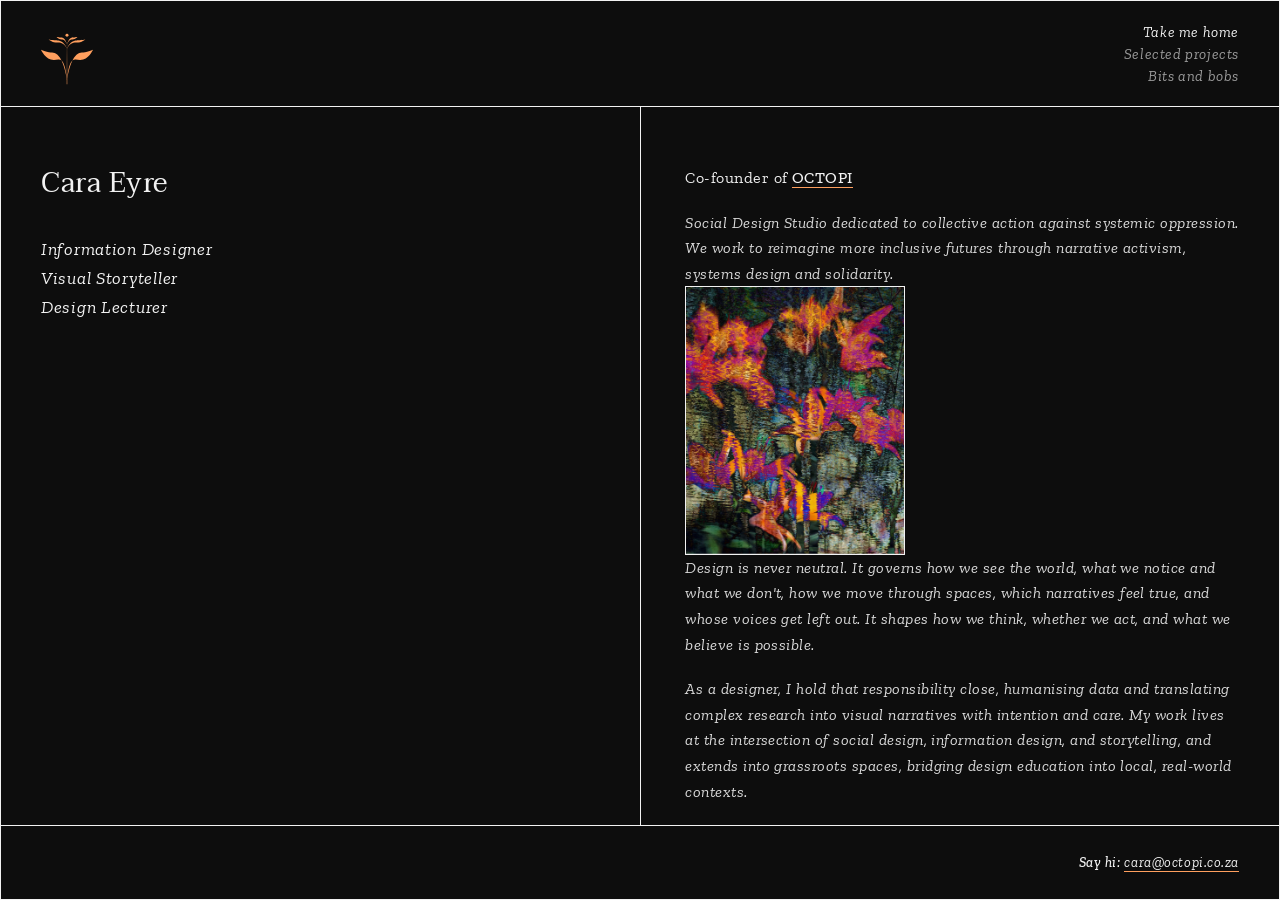
==== index.html @ 8d345599 "Initial commit: Cara Eyre portfolio site Three-page site (Home, Selected Projects, Bits and Bobs) bu" ====
<!DOCTYPE html>
<html lang="en">
<head>
<meta charset="UTF-8">
<meta name="viewport" content="width=device-width, initial-scale=1.0">
<title>Cara Eyre — Information Designer & Visual Storyteller</title>
<meta name="description" content="Cara Eyre — Information Designer, Visual Storyteller, Design Lecturer. Humanising data into visual narratives that inspire social change.">
<link rel="stylesheet" href="css/base.css">
<link rel="stylesheet" href="css/home.css">
<script src="js/viewport.js"></script>
</head>
<body>

<main class="home">
  <div class="home__frame">
    <div class="home__header">
      <a href="index.html" class="home__header-square" aria-label="Home"><svg viewBox="0 0 254.39 247.94" aria-hidden="true"><path d="M128.49,247.94h-2.58l1.02-194.61v-.26h.05c.14.56.22.87.22.87,0,0,.08-.31.22-.87h.04v.28l1.03,194.59Z"/><path d="M127.19,73.74s10.28-32.71,37.43-39.6c13.61-3.45,18.94.3,51.63-5.91,0,0-15.52,15.86-44.53,15.51-17.55-.21-30.57,5.62-44.53,30Z"/><path d="M127.19,73.74s-10.28-32.71-37.43-39.6c-13.61-3.45-18.94.3-51.63-5.91,0,0,15.52,15.86,44.53,15.51,17.55-.21,30.57,5.62,44.53,30Z"/><path d="M127.2,54.03c-.09-.23-.18-.45-.27-.68-8.02-20.35-15.55-25.24-25.66-25.06-16.89.3-25.93-13.31-25.93-13.31,19.03,5.33,22.14,2.1,30.07,5.07,14.04,5.25,20.45,28.16,21.67,33.15.14.62.12.83.12.83Z"/><path d="M127.2,54.03c.09-.23.18-.45.27-.68,8.02-20.35,15.55-25.24,25.66-25.06,16.89.3,25.93-13.31,25.93-13.31-19.03,5.33-22.14,2.1-30.07,5.07-14.04,5.25-20.45,28.16-21.67,33.15-.14.62-.12.83-.12.83Z"/><path d="M127.19,226.53s-14.69-106.16-53.46-128.5c-19.44-11.2-27.05.96-73.74-19.19,0,0,22.16,51.46,63.6,50.33,25.07-.68,51.51-24.36,63.6,97.36Z"/><path d="M127.19,226.53s14.69-106.16,53.46-128.5c19.44-11.2,27.05.96,73.74-19.19,0,0-22.16,51.46-63.6,50.33-25.07-.68-51.51-24.36-63.6,97.36Z"/><circle cx="127.19" cy="7.31" r="7.31"/></svg></a>
      <nav class="home__header-nav" aria-label="Primary">
        <a href="index.html" class="is-current">Take me home</a>
        <a href="projects.html">Selected projects</a>
        <a href="bits-and-bobs.html">Bits and bobs</a>
      </nav>
    </div>

    <div class="home__grid">
      <div class="home__col home__col--left">
        <h1 class="home__name">Cara Eyre</h1>
        <div class="home__titles">
          <p>Information Designer</p>
          <p>Visual Storyteller</p>
          <p>Design Lecturer</p>
        </div>
        <p class="home__tagline">Humanising data into visual narratives that inspire social change</p>
      </div>

      <div class="home__divider" aria-hidden="true"></div>

      <div class="home__col home__col--right">
        <div class="home__bio">
          <div class="home__bio-block">
            <p class="home__bio-lead">Co-founder of <a href="https://octopi.co.za/" target="_blank" rel="noopener">OCTOPI</a></p>
            <p>Social Design Studio dedicated to collective action against systemic oppression. We work to reimagine more inclusive futures through narrative activism, systems design and solidarity.</p>
          </div>
          <div class="home__bio-image">
            <img src="assets/images/Flower overlay.jpg" alt="Flower double-exposure overlay" loading="lazy">
          </div>
          <div class="home__bio-block">
            <p class="home__bio-emphasis">Design is never neutral. It governs how we see the world, what we notice and what we don't, how we move through spaces, which narratives feel true, and whose voices get left out. It shapes how we think, whether we act, and what we believe is possible.</p>
            <p>As a designer, I hold that responsibility close, humanising data and translating complex research into visual narratives with intention and care. My work lives at the intersection of social design, information design, and storytelling, and extends into grassroots spaces, bridging design education into local, real-world contexts.</p>
            <p>I'm committed to creating work that doesn't add to the noise but cuts through it, shifting narratives and inspiring collective social change.</p>
          </div>
          <p class="home__bio-location">Based in Cape Town &amp; Mexico City.</p>
        </div>
      </div>
    </div>

    <div class="home__footer">
      <p class="home__contact"><span class="home__contact-label">Say hi:</span><a href="mailto:cara@octopi.co.za">cara@octopi.co.za</a></p>
    </div>
  </div>
</main>

</body>
</html>
---- css/base.css ----
@import url('https://fonts.googleapis.com/css2?family=Taviraj:ital,wght@0,300;0,400;0,500;1,300;1,400&family=Zilla+Slab:ital,wght@0,300;0,400;0,500;1,300;1,400;1,500&display=swap');

:root {
  --color-bg: #0D0D0D;
  --color-orange: #FF9F5E;
  --color-outline-black: #222222;
  --color-outline-white: #F2F2F2;
  --color-grey: #9B9B9B;
  --color-text-dim: #DBDBDB;
  --font-display: 'Taviraj', serif;
  --font-body: 'Zilla Slab', serif;
}

* {
  box-sizing: border-box;
  -webkit-tap-highlight-color: transparent;
}

html, body {
  margin: 0;
  padding: 0;
  height: 100%;
  background: var(--color-bg);
  color: var(--color-outline-white);
  font-family: var(--font-body);
  -webkit-font-smoothing: antialiased;
  overflow-x: hidden;
}

a,
button,
[role="button"],
.clickable {
  color: inherit;
  text-decoration: none;
  border-bottom: 0.5px solid var(--color-orange);
  transition: color 0.2s ease;
  outline: none;
  -webkit-tap-highlight-color: transparent;
}

a:focus,
button:focus,
[role="button"]:focus,
.clickable:focus {
  outline: none;
}

a:hover,
a:focus-visible,
button:hover,
button:focus-visible,
[role="button"]:hover,
[role="button"]:focus-visible,
.clickable:hover,
.clickable:focus-visible {
  color: var(--color-orange);
}

img, video {
  max-width: 100%;
  display: block;
}

::selection {
  background: var(--color-orange);
  color: var(--color-bg);
}
---- css/home.css ----
.home {
  height: 100vh;
  height: calc(var(--vh, 1vh) * 100);
  display: flex;
  align-items: center;
  justify-content: center;
  padding: 0;
  overflow: hidden;
}

.home__frame {
  width: 100%;
  border: 0.5px solid var(--color-outline-white);
  display: flex;
  flex-direction: column;
  height: 100%;
  overflow: hidden;
}

/* header: square + nav live inside the box, flush to its edges, always visible */
.home__header {
  position: relative;
  min-height: 84px;
  border-bottom: 0.5px solid var(--color-outline-white);
  padding: 0 20px;
}

@media (min-width: 700px) {
  .home__header {
    min-height: 106px;
    padding: 0 40px;
  }
}

.home__header-square {
  position: absolute;
  left: 20px;
  top: 21px;
  width: 52px;
  height: 52px;
  color: var(--color-orange);
  display: block;
  border-bottom: 0;
}

.home__header-square svg {
  width: 100%;
  height: 100%;
  fill: currentColor;
  display: block;
}

.home__header-square:hover,
.home__header-square:focus-visible {
  border-bottom: 0;
}

@media (min-width: 700px) {
  .home__header-square {
    left: 40px;
    top: 32px;
  }
}

.home__header-nav {
  position: absolute;
  right: 20px;
  top: 50%;
  transform: translateY(-50%);
  display: flex;
  flex-direction: column;
  align-items: flex-end;
  gap: 3px;
}

@media (min-width: 700px) {
  .home__header-nav {
    right: 40px;
  }
}

.home__header-nav a {
  font-family: var(--font-body);
  font-style: italic;
  font-size: 15px;
  letter-spacing: 0.04em;
  color: var(--color-grey);
  border-bottom-color: transparent;
}

.home__header-nav a.is-current {
  color: var(--color-outline-white);
}

.home__header-nav a:hover,
.home__header-nav a:focus-visible {
  color: var(--color-grey);
  border-bottom-color: var(--color-orange);
}

.home__header-nav a.is-current:hover,
.home__header-nav a.is-current:focus-visible {
  color: var(--color-outline-white);
}

.home__grid {
  flex: 1;
  min-height: 0;
  display: flex;
  flex-direction: column;
  gap: 40px;
  padding: 32px 20px;
  overflow-y: auto;
}

@media (min-width: 700px) {
  .home__grid {
    padding: 40px 32px;
  }
}

@media (min-width: 900px) {
  .home__grid {
    display: grid;
    grid-template-columns: 1fr 0.5px 1fr;
    align-items: stretch;
    gap: 0;
    padding: 0 40px;
  }

  .home__divider {
    align-self: stretch;
    background: var(--color-outline-white);
    width: 0.5px;
  }
}

.home__col--left {
  display: flex;
  flex-direction: column;
}

@media (min-width: 900px) {
  .home__col--left {
    align-self: stretch;
    height: 100%;
    padding: 52px 0 18px;
  }
}

.home__name {
  font-family: var(--font-display);
  font-weight: 400;
  font-size: clamp(24px, 3vw, 28px);
  letter-spacing: 0.02em;
  margin: 0 0 28px;
}

.home__titles {
  font-style: italic;
  font-size: clamp(15px, 1.6vw, 18px);
  letter-spacing: 0.04em;
  color: var(--color-outline-white);
  line-height: 1.6;
}

.home__titles p {
  margin: 0;
}

.home__tagline {
  font-style: italic;
  font-size: clamp(14px, 1.4vw, 16px);
  letter-spacing: 0.04em;
  color: var(--color-grey);
  margin-top: 40px;
  margin-bottom: 0;
  max-width: 32em;
}

@media (min-width: 900px) {
  .home__tagline {
    margin-top: auto;
    padding-top: 40px;
  }
}

.home__col--right {
  padding-left: 0;
}

@media (min-width: 900px) {
  .home__col--right {
    padding: 52px 0 18px 45px;
    display: flex;
    flex-direction: column;
    height: 100%;
  }
}

.home__bio {
  font-style: italic;
  font-size: clamp(14px, 1.4vw, 16px);
  letter-spacing: 0.03em;
  line-height: 1.6;
  color: var(--color-text-dim);
}

@media (min-width: 900px) {
  .home__bio {
    display: flex;
    flex-direction: column;
    flex: 1;
    justify-content: space-between;
  }
}

.home__bio p {
  margin: 0 0 19px;
}

@media (min-width: 900px) {
  .home__bio-block:first-child {
    margin-top: 6px;
  }
}

.home__bio-block p:last-child {
  margin-bottom: 0;
}

.home__bio-image {
  margin: 24px 0;
}

.home__bio-image img {
  display: block;
  width: 100%;
  max-width: 220px;
  border: 0.5px solid var(--color-outline-white);
}

@media (min-width: 900px) {
  .home__bio-image {
    margin: 0;
  }
}

.home__bio-lead {
  font-style: normal;
  font-family: var(--font-body);
  color: var(--color-outline-white);
}

.home__bio-lead a {
  font-weight: 500;
}

.home__bio-location {
  color: var(--color-grey);
  margin-bottom: 0 !important;
}

.home__footer {
  border-top: 0.5px solid var(--color-outline-white);
  padding: 16px 20px;
  display: flex;
  justify-content: flex-end;
  font-size: 14px;
  letter-spacing: 0.04em;
}

@media (min-width: 700px) {
  .home__footer {
    padding: 14px 40px;
  }
}

.home__contact-label {
  font-family: var(--font-body);
  font-weight: 500;
  font-style: italic;
  margin-right: 4px;
}

.home__contact a {
  font-style: italic;
}
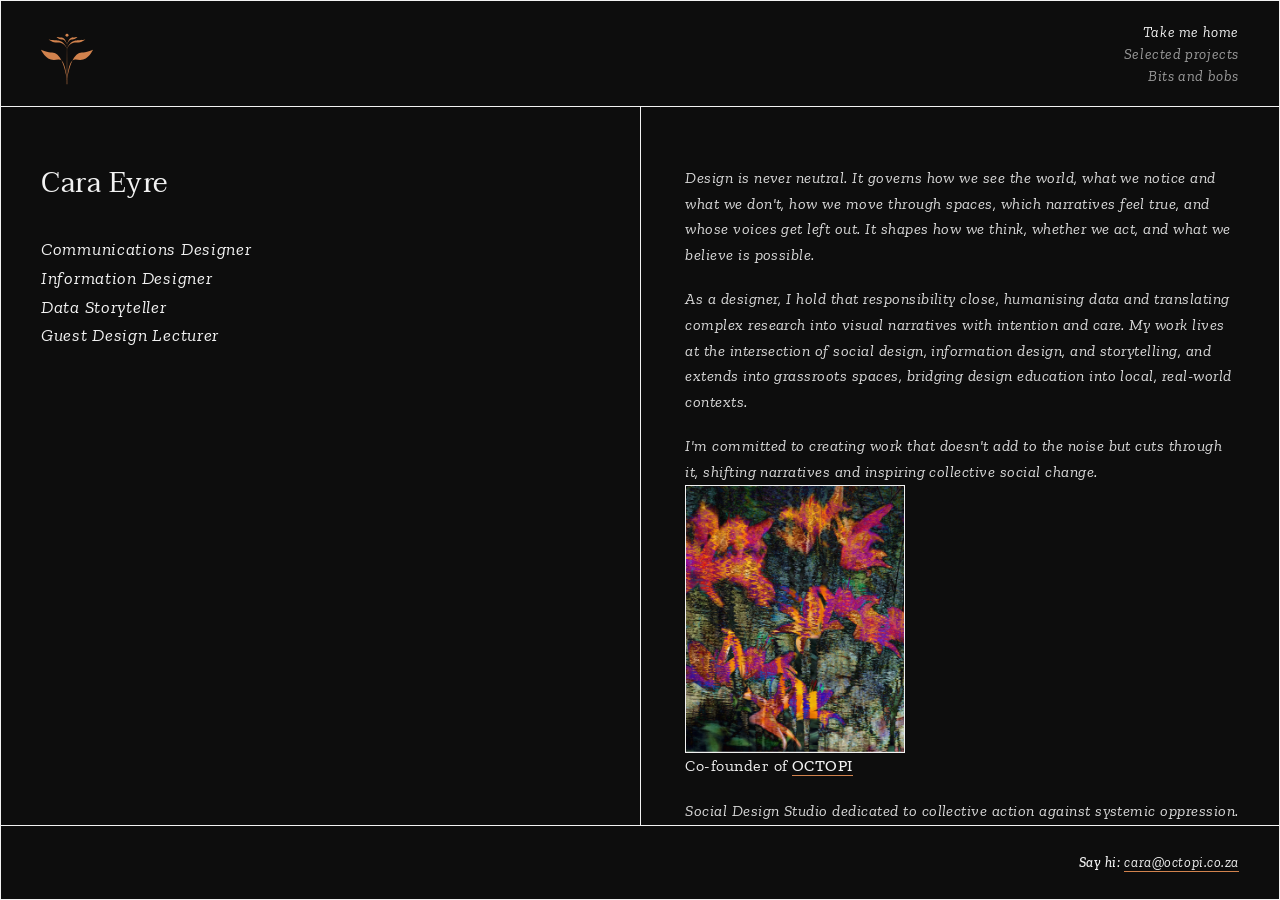
==== commit 9632f0b8: "Add TRC webinar/PCP/Arkology video slides, client links, lightbox, and mobile fixes Restores content" ====
--- a/index.html
+++ b/index.html
@@ -3,8 +3,9 @@
 <head>
 <meta charset="UTF-8">
 <meta name="viewport" content="width=device-width, initial-scale=1.0">
-<title>Cara Eyre — Information Designer & Visual Storyteller</title>
-<meta name="description" content="Cara Eyre — Information Designer, Visual Storyteller, Design Lecturer. Humanising data into visual narratives that inspire social change.">
+<title>Cara Eyre — Communications & Information Designer</title>
+<meta name="description" content="Cara Eyre — Communications Designer, Information Designer, Data Storyteller, Guest Design Lecturer. Humanising data into visual narratives that inspire social change.">
+<link rel="icon" type="image/svg+xml" href="assets/icons/favicon.svg">
 <link rel="stylesheet" href="css/base.css">
 <link rel="stylesheet" href="css/home.css">
 <script src="js/viewport.js"></script>
@@ -26,9 +27,10 @@
       <div class="home__col home__col--left">
         <h1 class="home__name">Cara Eyre</h1>
         <div class="home__titles">
+          <p>Communications Designer</p>
           <p>Information Designer</p>
-          <p>Visual Storyteller</p>
-          <p>Design Lecturer</p>
+          <p>Data Storyteller</p>
+          <p>Guest Design Lecturer</p>
         </div>
         <p class="home__tagline">Humanising data into visual narratives that inspire social change</p>
       </div>
@@ -38,18 +40,18 @@
       <div class="home__col home__col--right">
         <div class="home__bio">
           <div class="home__bio-block">
-            <p class="home__bio-lead">Co-founder of <a href="https://octopi.co.za/" target="_blank" rel="noopener">OCTOPI</a></p>
-            <p>Social Design Studio dedicated to collective action against systemic oppression. We work to reimagine more inclusive futures through narrative activism, systems design and solidarity.</p>
+            <p class="home__bio-emphasis">Design is never neutral. It governs how we see the world, what we notice and what we don't, how we move through spaces, which narratives feel true, and whose voices get left out. It shapes how we think, whether we act, and what we believe is possible.</p>
+            <p>As a designer, I hold that responsibility close, humanising data and translating complex research into visual narratives with intention and care. My work lives at the intersection of social design, information design, and storytelling, and extends into grassroots spaces, bridging design education into local, real-world contexts.</p>
+            <p>I'm committed to creating work that doesn't add to the noise but cuts through it, shifting narratives and inspiring collective social change.</p>
           </div>
           <div class="home__bio-image">
             <img src="assets/images/Flower overlay.jpg" alt="Flower double-exposure overlay" loading="lazy">
           </div>
           <div class="home__bio-block">
-            <p class="home__bio-emphasis">Design is never neutral. It governs how we see the world, what we notice and what we don't, how we move through spaces, which narratives feel true, and whose voices get left out. It shapes how we think, whether we act, and what we believe is possible.</p>
-            <p>As a designer, I hold that responsibility close, humanising data and translating complex research into visual narratives with intention and care. My work lives at the intersection of social design, information design, and storytelling, and extends into grassroots spaces, bridging design education into local, real-world contexts.</p>
-            <p>I'm committed to creating work that doesn't add to the noise but cuts through it, shifting narratives and inspiring collective social change.</p>
+            <p class="home__bio-lead">Co-founder of <a href="https://octopi.co.za/" target="_blank" rel="noopener">OCTOPI</a></p>
+            <p>Social Design Studio dedicated to collective action against systemic oppression. We work to reimagine more inclusive futures through narrative activism, systems design and solidarity.</p>
           </div>
-          <p class="home__bio-location">Based in Cape Town &amp; Mexico City.</p>
+          <p class="home__bio-location">Based in Mexico City &amp; Cape Town.</p>
         </div>
       </div>
     </div>
--- a/css/base.css
+++ b/css/base.css
@@ -9,6 +9,16 @@
   --color-text-dim: #DBDBDB;
   --font-display: 'Taviraj', serif;
   --font-body: 'Zilla Slab', serif;
+}
+
+/* the orange reads too bright/pastel against light backgrounds — a bit darker there for
+   better contrast, while staying the original brighter shade against dark ones. Covers the
+   Home page and Bits and bobs (always light) plus Selected projects while a light-themed
+   project is active (.theme-light, toggled in js/projects.js). */
+.home,
+.bits-page,
+.theme-light {
+  --color-orange: #D1824D;
 }
 
 * {
--- a/css/home.css
+++ b/css/home.css
@@ -258,7 +258,14 @@
 
 .home__bio-location {
   color: var(--color-grey);
+  margin-top: 24px !important;
   margin-bottom: 0 !important;
+}
+
+@media (min-width: 900px) {
+  .home__bio-location {
+    margin-top: 0 !important;
+  }
 }
 
 .home__footer {
